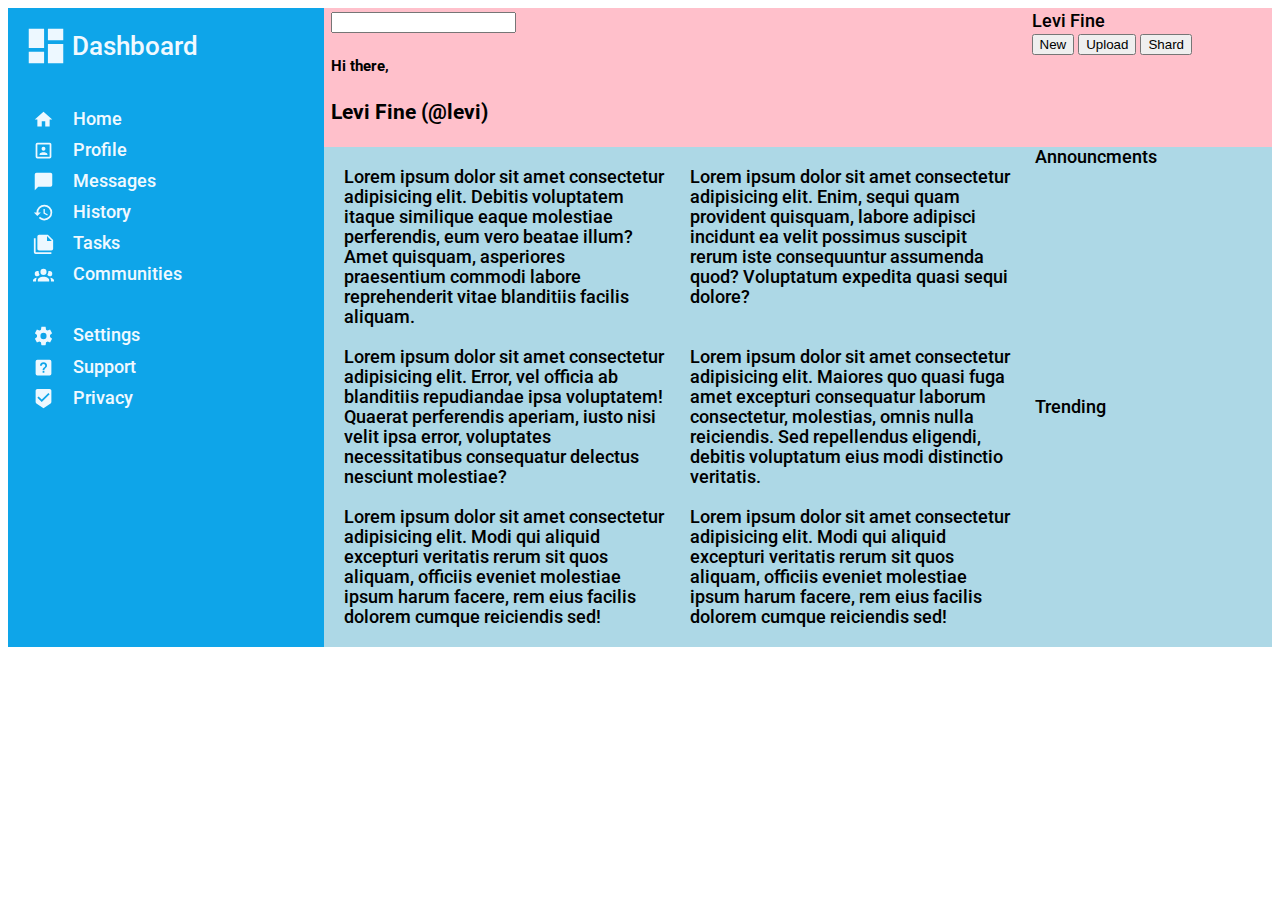
==== index.html @ 5f0c7060 "initial layout completed" ====
<!DOCTYPE html>
<html lang="en">
<head>
  <meta charset="UTF-8">
  <meta http-equiv="X-UA-Compatible" content="IE=edge">
  <meta name="viewport" content="width=device-width, initial-scale=1.0">
  <link rel="stylesheet" href="style.css">
  <title>Admin Dashboard</title>
</head>
<body>
  <div class="container">
    <div class="sidebar">
      <div class="menu">
        <div class="logo"><img class="icons" src="images/dashboard.svg">Dashboard</div>
        <div class="navigation">
          <a href="" class="home"><img src="images/home.svg" class="icons">Home</a>
          <a href="" class="profile"><img src="images/profile.svg" class="icons">Profile</a>
          <a href="" class="messages"><img src="images/message.svg"class="icons"> Messages</a>
          <a href="" class="history"><img src="images/history.svg" class="icons">History</a>
          <a href="" class="tasks"><img src="images/tasks.svg" class="icons">Tasks</a>
          <a href="" class="social"><img src="images/social.svg" class="icons">Communities</a>
        </div>
        <div class="branding">
          <a href="" class="settings"><img src="images/settings.svg" class="icons">Settings</a>
          <a href="" class="support"><img src="images/support.svg" class="icons">Support</a>
          <a href="" class="privacy"><img src="images/privacy.svg" class="icons">Privacy</a>
        </div>
      </div>
    </div>
    <div class="header">
      <div class="search-bar">
        <input type="search" id="search" name="search">
      </div>
      <div class="user-info">Levi Fine</div>
      <div class="greeting">
        <h5>Hi there,</h5>
        <h3>Levi Fine (@levi)</h3>
      </div>
      <div class="buttons">
        <button>New</button>
        <button>Upload</button>
        <button>Shard</button>
      </div>
    </div>

      <div class="main-content">
        <div class="projects">
          <div>Lorem ipsum dolor sit amet consectetur adipisicing elit. Debitis voluptatem itaque similique eaque molestiae perferendis, eum vero beatae illum? Amet quisquam, asperiores praesentium commodi labore reprehenderit vitae blanditiis facilis aliquam.</div>
          <div>Lorem ipsum dolor sit amet consectetur adipisicing elit. Enim, sequi quam provident quisquam, labore adipisci incidunt ea velit possimus suscipit rerum iste consequuntur assumenda quod? Voluptatum expedita quasi sequi dolore?</div>
          <div>Lorem ipsum dolor sit amet consectetur adipisicing elit. Error, vel officia ab blanditiis repudiandae ipsa voluptatem! Quaerat perferendis aperiam, iusto nisi velit ipsa error, voluptates necessitatibus consequatur delectus nesciunt molestiae?</div>
          <div>Lorem ipsum dolor sit amet consectetur adipisicing elit. Maiores quo quasi fuga amet excepturi consequatur laborum consectetur, molestias, omnis nulla reiciendis. Sed repellendus eligendi, debitis voluptatum eius modi distinctio veritatis.</div>
          <div>Lorem ipsum dolor sit amet consectetur adipisicing elit. Modi qui aliquid excepturi veritatis rerum sit quos aliquam, officiis eveniet molestiae ipsum harum facere, rem eius facilis dolorem cumque reiciendis sed!</div>
          <div>Lorem ipsum dolor sit amet consectetur adipisicing elit. Modi qui aliquid excepturi veritatis rerum sit quos aliquam, officiis eveniet molestiae ipsum harum facere, rem eius facilis dolorem cumque reiciendis sed!</div>
        </div>
        <div class="announcements">Announcments</div>
        <div class="trending">Trending</div>
      </div>
  </div>
</body>
</html>
---- style.css ----
@import url('https://fonts.googleapis.com/css2?family=Roboto:wght@400;500;600&display=swap');

:root {
  --menu-color: #0EA5E9;
  --menu-text: #F0F9FF;
  font-family: 'Roboto', sans-serif;
  font-weight: 530;
  font-size: 1.1rem;
}

a {
  text-decoration: none;
  color: var(--menu-text)
}

a:active {
  color: #22D3EE;
}


div {
  /* border: 0.01px solid black; */
  /* padding: 0;
  margin: 0; */
}

.container {
  background-color: lightblue;
  display: grid;
  grid-template-columns: 1fr 3fr;
}

/* Sidebar */
.sidebar {
  grid-row: 1 / 3;
  background-color: var(--menu-color);
  color: var(--menu-text);
  padding: 15px;
}

.icons {
  filter: invert(100%) sepia(79%) saturate(1307%) hue-rotate(177deg) brightness(103%) contrast(105%);
}

.logo {
  font-size: 1.5rem;
  gap: 3px;
  align-items: center;
}

.logo img {
  width: 2.6rem;
}

.menu {
  display: grid;
  gap: 40px;
}

.navigation, .branding {
  display: grid;
  gap: 10px;
}

.navigation, .branding {
  padding-left: 10px;
}


/*  Sidebar > Navigation */

.navigation img, .branding img{
  width: 1.2rem;
  padding-right: 19px;
}

.navigation > *, .branding > *, .logo {
  display: flex;
}

/* Header */
.header {
  background-color: pink;
  padding: 3px 7px 3px;
  display: grid;
  grid-template-columns: 3fr 1fr;
}


/* Main-content */
.main-content {
  display: grid;
  grid-template-columns: 3fr 1fr;
}

.trending, .announcments {
  display: grid;
}

.projects {
  padding: 10px;
  grid-row: 1 / 3;
  display: grid;
  grid-template-columns: 1fr 1fr;
}

.projects > div {
  padding: 10px;
}
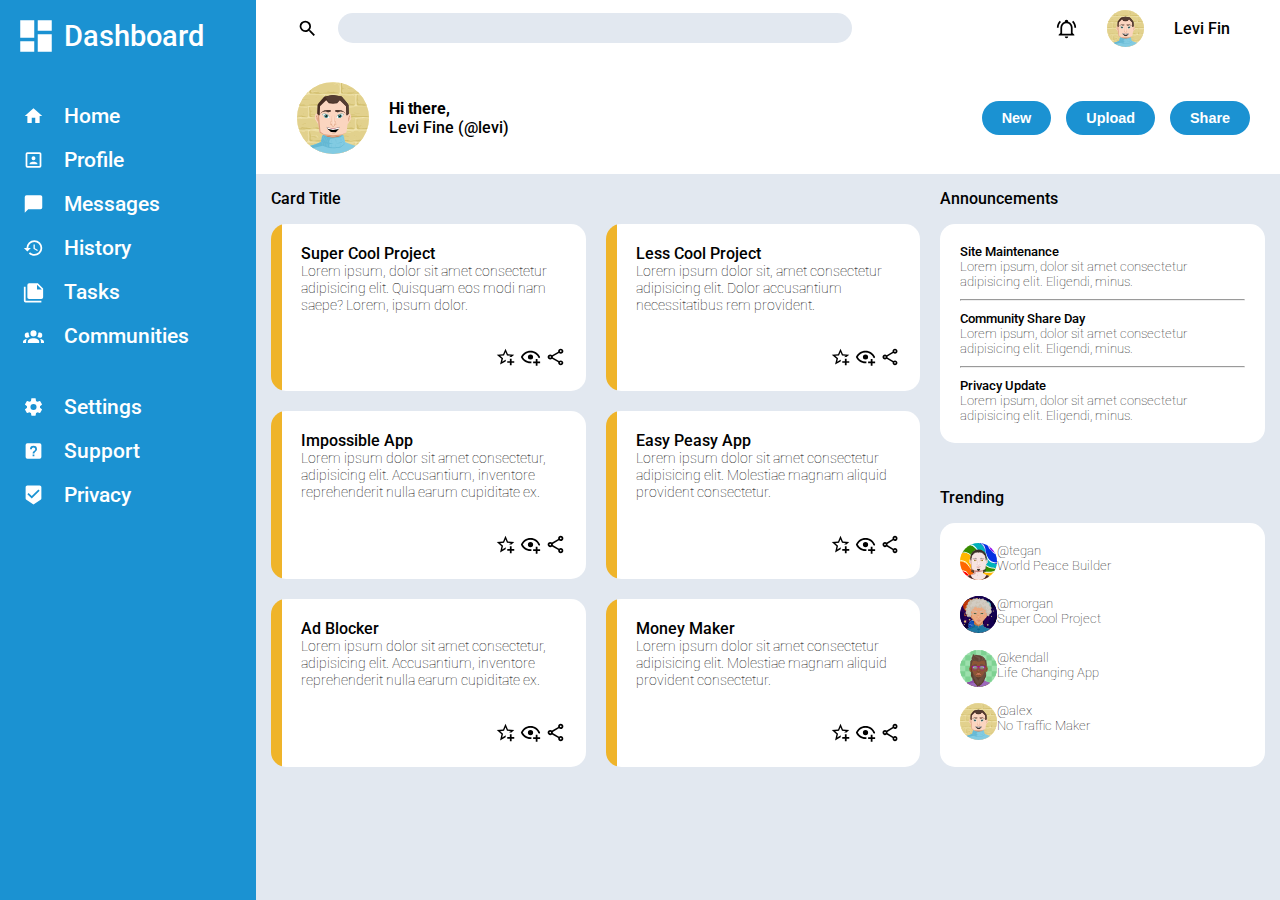
==== commit 1cb55e06: "Final Beta" ====
--- a/index.html
+++ b/index.html
@@ -7,54 +7,161 @@
   <link rel="stylesheet" href="style.css">
   <title>Admin Dashboard</title>
 </head>
-<body>
-  <div class="container">
-    <div class="sidebar">
-      <div class="menu">
-        <div class="logo"><img class="icons" src="images/dashboard.svg">Dashboard</div>
-        <div class="navigation">
-          <a href="" class="home"><img src="images/home.svg" class="icons">Home</a>
-          <a href="" class="profile"><img src="images/profile.svg" class="icons">Profile</a>
-          <a href="" class="messages"><img src="images/message.svg"class="icons"> Messages</a>
-          <a href="" class="history"><img src="images/history.svg" class="icons">History</a>
-          <a href="" class="tasks"><img src="images/tasks.svg" class="icons">Tasks</a>
-          <a href="" class="social"><img src="images/social.svg" class="icons">Communities</a>
+<body class="grid">
+  <div class="sidebar-container">
+    <div class="sidebar grid">
+      <div class="logo flex"><img class="icons" src="images/dashboard.svg">Dashboard</div>
+      <div class="navigation flex">
+        <a href="" class="item flex"><img src="images/home.svg" class="icons">Home</a>
+        <a href="" class="item flex"><img src="images/profile.svg" class="icons">Profile</a>
+        <a href="" class="item flex"><img src="images/message.svg"class="icons">Messages</a>
+        <a href="" class="item flex"><img src="images/history.svg" class="icons">History</a>
+        <a href="" class="item flex"><img src="images/tasks.svg" class="icons">Tasks</a>
+        <a href="" class="item flex"><img src="images/social.svg" class="icons">Communities</a>
+      </div>
+      <div class="utility flex">
+        <a href="" class="item flex"><img src="images/settings.svg" class="icons">Settings</a>
+        <a href="" class="item flex"><img src="images/support.svg" class="icons">Support</a>
+        <a href="" class="item flex"><img src="images/privacy.svg" class="icons">Privacy</a>
+      </div>
+    </div>
+  </div>
+  <div class="header-main">
+    <div class="header-container">
+      <div class="header grid">
+        <div class="search">
+          <img class="icons" src="images/magnify.svg" alt="">
+          <input type="search" id="search" name="search">
         </div>
-        <div class="branding">
-          <a href="" class="settings"><img src="images/settings.svg" class="icons">Settings</a>
-          <a href="" class="support"><img src="images/support.svg" class="icons">Support</a>
-          <a href="" class="privacy"><img src="images/privacy.svg" class="icons">Privacy</a>
+        <div class="user-info">
+          <img class="icons" src="images/bell-ring-outline.svg" alt="">
+          <img class="avatar" src="images/avatarzero.svg" alt="">
+          <span>Levi Fin</span>
+        </div>
+        <div class="greeting">
+          <img class="avatar" src="images/avatarzero.svg" alt="">
+          <span><strong>Hi there,</strong><br>Levi Fine (@levi)</span>
+        </div>
+        <div class="buttons">
+          <button>New</button>
+          <button>Upload</button>
+          <button>Share</button>
         </div>
       </div>
     </div>
-    <div class="header">
-      <div class="search-bar">
-        <input type="search" id="search" name="search">
+    <div class="main">
+      <div class="project-container">
+        <div class="title">Card Title</div>
+          <div class="card grid">
+            <div class="card-text sub-card">
+              <span>Super Cool Project</span><br>
+              Lorem ipsum, dolor sit amet consectetur adipisicing elit. Quisquam eos modi nam saepe? Lorem, ipsum dolor.
+            </div>
+            <div class="card-links sub-card">
+              <a href=""><img class="icons" src="images/star-plus-outline.svg"></a>
+              <a href=""><img class="icons" src="images/eye-plus-outline.svg"></a>
+              <a href=""><img class="icons" src="images/share-variant-outline.svg"></a>
+            </div>
+          </div>
+          <div class="card grid">
+            <div class="card-text sub-card">
+              <span>Less Cool Project</span><br>
+              Lorem ipsum dolor sit, amet consectetur adipisicing elit. Dolor accusantium necessitatibus rem provident.
+            </div>
+            <div class="card-links sub-card">
+              <a href=""><img class="icons" src="images/star-plus-outline.svg"></a>
+              <a href=""><img class="icons" src="images/eye-plus-outline.svg"></a>
+              <a href=""><img class="icons" src="images/share-variant-outline.svg"></a>
+            </div>
+          </div>
+          <div class="card grid">
+            <div class="card-text sub-card">
+              <span>Impossible App</span><br>
+              Lorem ipsum dolor sit amet consectetur, adipisicing elit. Accusantium, inventore reprehenderit nulla earum cupiditate ex.
+            </div>
+            <div class="card-links sub-card">
+              <a href=""><img class="icons" src="images/star-plus-outline.svg"></a>
+              <a href=""><img class="icons" src="images/eye-plus-outline.svg"></a>
+              <a href=""><img class="icons" src="images/share-variant-outline.svg"></a>
+            </div>
+          </div>
+          <div class="card grid">
+            <div class="card-text sub-card">
+              <span>Easy Peasy App</span><br>
+              Lorem ipsum dolor sit amet consectetur adipisicing elit. Molestiae magnam aliquid provident consectetur.
+            </div>
+            <div class="card-links sub-card">
+              <a href=""><img class="icons" src="images/star-plus-outline.svg"></a>
+              <a href=""><img class="icons" src="images/eye-plus-outline.svg"></a>
+              <a href=""><img class="icons" src="images/share-variant-outline.svg"></a>
+            </div>
+          </div>
+          <div class="card grid">
+            <div class="card-text sub-card">
+              <span>Ad Blocker</span><br>
+              Lorem ipsum dolor sit amet consectetur, adipisicing elit. Accusantium, inventore reprehenderit nulla earum cupiditate ex.
+            </div>
+            <div class="card-links sub-card">
+              <a href=""><img class="icons" src="images/star-plus-outline.svg"></a>
+              <a href=""><img class="icons" src="images/eye-plus-outline.svg"></a>
+              <a href=""><img class="icons" src="images/share-variant-outline.svg"></a>
+            </div>
+          </div>
+          <div class="card grid">
+            <div class="card-text sub-card">
+              <span>Money Maker</span><br>
+              Lorem ipsum dolor sit amet consectetur adipisicing elit. Molestiae magnam aliquid provident consectetur.
+            </div>
+            <div class="card-links sub-card">
+              <a href=""><img class="icons" src="images/star-plus-outline.svg"></a>
+              <a href=""><img class="icons" src="images/eye-plus-outline.svg"></a>
+              <a href=""><img class="icons" src="images/share-variant-outline.svg"></a>
+            </div>
+          </div>
       </div>
-      <div class="user-info">Levi Fine</div>
-      <div class="greeting">
-        <h5>Hi there,</h5>
-        <h3>Levi Fine (@levi)</h3>
-      </div>
-      <div class="buttons">
-        <button>New</button>
-        <button>Upload</button>
-        <button>Shard</button>
+      <div class="column-container">
+        <div class="title">Announcements</div>
+        <div class="announcements column">
+            <div class="item">
+              <h4><span>Site Maintenance</span><br>Lorem ipsum, dolor sit amet consectetur adipisicing elit. Eligendi, minus.</h4>
+            </div>
+            <hr>
+            <div class="item">
+              <h4><span>Community Share Day</span><br>Lorem ipsum, dolor sit amet consectetur adipisicing elit. Eligendi, minus.</h4>
+            </div>
+            <hr>
+            <div class="item">
+              <h4><span>Privacy Update</span><br>Lorem ipsum, dolor sit amet consectetur adipisicing elit. Eligendi, minus.</h4>
+            </div>
+        </div>
+        <div class="title">Trending</div>
+        <div class="trending column">
+          <div class="item flex">
+            <img class="avatar" src="images/avatarone.svg" alt="">
+            <div class="text">
+              @tegan<br>World Peace Builder
+            </div>
+          </div>
+          <div class="item flex">
+            <img class="avatar" src="images/avatartwo.svg" alt="">
+            <div class="text">
+              @morgan<br>Super Cool Project
+            </div>
+          </div>
+          <div class="item flex">
+            <img class="avatar" src="images/avatarthree.svg" alt="">
+            <div class="text">
+              @kendall<br>Life Changing App
+            </div>
+          </div>
+          <div class="item flex">
+            <img class="avatar" src="images/avatarzero.svg" alt="">
+            <div class="text">
+              @alex<br>No Traffic Maker
+            </div>
+        </div>
       </div>
     </div>
-
-      <div class="main-content">
-        <div class="projects">
-          <div>Lorem ipsum dolor sit amet consectetur adipisicing elit. Debitis voluptatem itaque similique eaque molestiae perferendis, eum vero beatae illum? Amet quisquam, asperiores praesentium commodi labore reprehenderit vitae blanditiis facilis aliquam.</div>
-          <div>Lorem ipsum dolor sit amet consectetur adipisicing elit. Enim, sequi quam provident quisquam, labore adipisci incidunt ea velit possimus suscipit rerum iste consequuntur assumenda quod? Voluptatum expedita quasi sequi dolore?</div>
-          <div>Lorem ipsum dolor sit amet consectetur adipisicing elit. Error, vel officia ab blanditiis repudiandae ipsa voluptatem! Quaerat perferendis aperiam, iusto nisi velit ipsa error, voluptates necessitatibus consequatur delectus nesciunt molestiae?</div>
-          <div>Lorem ipsum dolor sit amet consectetur adipisicing elit. Maiores quo quasi fuga amet excepturi consequatur laborum consectetur, molestias, omnis nulla reiciendis. Sed repellendus eligendi, debitis voluptatum eius modi distinctio veritatis.</div>
-          <div>Lorem ipsum dolor sit amet consectetur adipisicing elit. Modi qui aliquid excepturi veritatis rerum sit quos aliquam, officiis eveniet molestiae ipsum harum facere, rem eius facilis dolorem cumque reiciendis sed!</div>
-          <div>Lorem ipsum dolor sit amet consectetur adipisicing elit. Modi qui aliquid excepturi veritatis rerum sit quos aliquam, officiis eveniet molestiae ipsum harum facere, rem eius facilis dolorem cumque reiciendis sed!</div>
-        </div>
-        <div class="announcements">Announcments</div>
-        <div class="trending">Trending</div>
-      </div>
   </div>
 </body>
 </html>--- a/style.css
+++ b/style.css
@@ -1,51 +1,62 @@
-
-@import url('https://fonts.googleapis.com/css2?family=Roboto:wght@400;500;600&display=swap');
+@import url('https://fonts.googleapis.com/css2?family=Roboto:wght@400;500;530;600&display=swap');
+
+* {
+  margin: 0;
+  padding: 0;
+}
 
 :root {
-  --menu-color: #0EA5E9;
-  --menu-text: #F0F9FF;
+  --menu-color: #1b92d2;
+  --elements: rgb(255, 255, 255);
+  --background-color: #e2e8f0;
+  background-color: var(--background-color);
+  color: rgb(0, 0, 0);
   font-family: 'Roboto', sans-serif;
-  font-weight: 530;
-  font-size: 1.1rem;
+  font-weight: 500;
 }
 
 a {
   text-decoration: none;
-  color: var(--menu-text)
-}
-
-a:active {
-  color: #22D3EE;
-}
-
-
-div {
-  /* border: 0.01px solid black; */
-  /* padding: 0;
-  margin: 0; */
-}
-
-.container {
-  background-color: lightblue;
-  display: grid;
-  grid-template-columns: 1fr 3fr;
-}
-
-/* Sidebar */
-.sidebar {
-  grid-row: 1 / 3;
+  color: inherit;
+}
+
+.grid {
+  display: grid;
+}
+
+.icons {
+  width: 1.3rem;
+}
+
+.avatar {
+  width: 2.3rem;
+  height: 2.3rem;
+  border-radius: 50%;
+}
+
+/* SIDEBAR STUFF */
+
+.sidebar-container {
   background-color: var(--menu-color);
-  color: var(--menu-text);
+  color: var(--elements);
+  font-size: 1.3rem;
+}
+
+
+.sidebar.grid {
+  display: grid;
+  gap: 47px;
   padding: 15px;
 }
 
-.icons {
-  filter: invert(100%) sepia(79%) saturate(1307%) hue-rotate(177deg) brightness(103%) contrast(105%);
-}
-
-.logo {
-  font-size: 1.5rem;
-  gap: 3px;
+.navigation, .utility, .sidebar .item {
+  gap: 20px;
+}
+
+.logo.flex {
+  flex-direction: row;
+  font-size: 1.8rem;
+  gap: 7px;
   align-items: center;
 }
 
@@ -53,58 +64,180 @@
   width: 2.6rem;
 }
 
-.menu {
-  display: grid;
-  gap: 40px;
-}
-
-.navigation, .branding {
-  display: grid;
+.sidebar .item {
+  padding-left: 8px;
+}
+
+.sidebar .icons {
+  filter:  brightness(0) invert(1);
+}
+
+
+
+/* flex stuff */
+  .flex {
+    display: flex;
+    flex-direction: column;
+  }
+  .item.flex {
+    flex-direction: row;
+
+  }
+/* flex stuff */
+
+
+/* HEADER START */
+/* HeaderMain */
+
+/* Header */
+
+.header-container {
+  background-color: var(--elements);
+  max-height: fit-content;
+}
+
+.header.grid {
+  grid-template-columns: 1.5fr 1fr;
+  padding: 10px 30px 20px 4%;
+  row-gap: 35px;
+}
+
+.search, .greeting, .user-info, .buttons {
+  display: flex;
+  align-items: center;
+  gap: 20px;
+}
+  /* search bar*/
+
+input {
+  width: 90%;
+  border-radius: 30px;
+  height: 30px;
+  background-color: var(--background-color);
+  border: none;
+  /* margin-left: 20px; */
+}
+
+  /* greeting */
+
+.greeting .avatar {
+  width: 4.5rem;
+  height: 4.5rem;
+}
+
+hr {
+height: fit-content
+}
+
+  /* Current User */
+
+.user-info {
+  display: flex;
+  gap: 30px;
+  justify-self: right;
+  padding-right: 20px;
+}
+
+  /* buttons */
+.buttons {
+  justify-self: right;
+  gap: 15px;
+}
+
+button {
+  border-radius: 25px;
+  border: none;
+  background-color: var(--menu-color);
+  color: var(--elements);
+  font-size: 0.9rem;
+  font-weight: 550;
+  padding: 9px 20px;
+}
+
+/* HEADER END */
+
+
+body {
+  display: grid;
+  height: 100vh;
+  grid-template-columns: 1fr 4fr;
+}
+
+.main {
+  display: grid;
+  grid-template-columns: 2fr 1fr;
+  padding: 15px;
+  gap: 20px;
+  min-width: 700px;
+}
+
+
+.project-container {
+  display: grid;
+  grid-template-columns: 1fr 1fr;
+  grid-template-rows: min-content 1fr 1fr 1fr;
+}
+
+.project-container > .title {
+  grid-column: 1/3;
+}
+
+.title {
+  margin-bottom: -4px;
+}
+
+.project-container, .container, .column-container {
+  gap: 20px;
+}
+
+
+.column-container {
+  display: grid;
+  grid-template-rows: min-content 1fr min-content 1fr;
+  /* gap: 2px; */
+}
+
+.card, .column {
+  display: grid;
+  border-radius: 15px;
+  background-color: white;
+}
+
+.column {
+  padding: 20px;
   gap: 10px;
 }
 
-.navigation, .branding {
-  padding-left: 10px;
-}
-
-
-/*  Sidebar > Navigation */
-
-.navigation img, .branding img{
-  width: 1.2rem;
-  padding-right: 19px;
-}
-
-.navigation > *, .branding > *, .logo {
-  display: flex;
-}
-
-/* Header */
-.header {
-  background-color: pink;
-  padding: 3px 7px 3px;
-  display: grid;
-  grid-template-columns: 3fr 1fr;
-}
-
-
-/* Main-content */
-.main-content {
-  display: grid;
-  grid-template-columns: 3fr 1fr;
-}
-
-.trending, .announcments {
-  display: grid;
-}
-
-.projects {
-  padding: 10px;
-  grid-row: 1 / 3;
-  display: grid;
-  grid-template-columns: 1fr 1fr;
-}
-
-.projects > div {
-  padding: 10px;
+.column, h4 {
+  font-size: 0.8rem;
+  font-weight: 100;
+}
+
+.column span {
+  font-weight: 500;
+}
+
+.announcements {
+  margin-bottom: 25px;;
+}
+
+.card {
+  padding: 20px 20px 20px 30px;
+  gap: 30px;
+  background: linear-gradient(to right,#efb42a 3.5%, white 0%);
+}
+
+.card-text {
+  font-size: 0.9rem;
+  font-weight: 100;
+}
+
+.card-text span {
+  font-size: 1rem;
+  font-weight: 500;
+}
+
+.card-links {
+  justify-self: right;
+  align-self: end;
 }